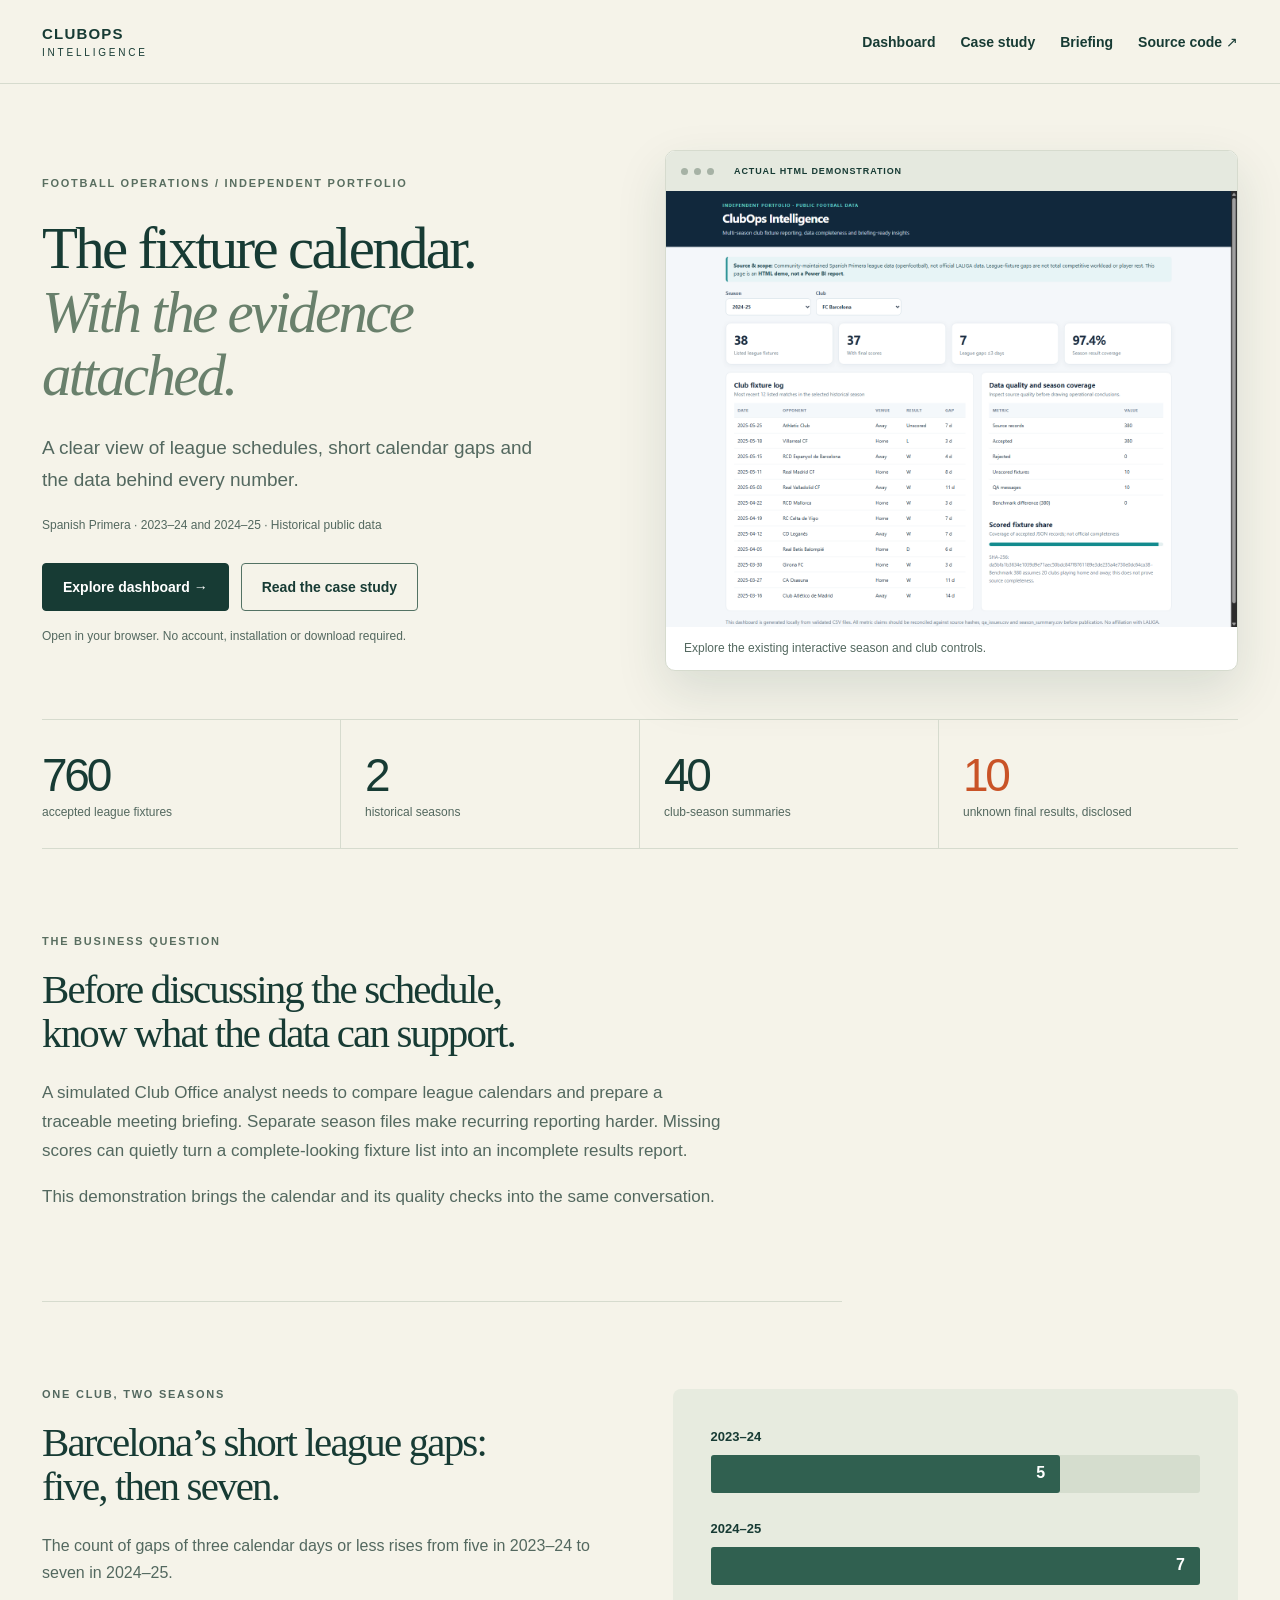
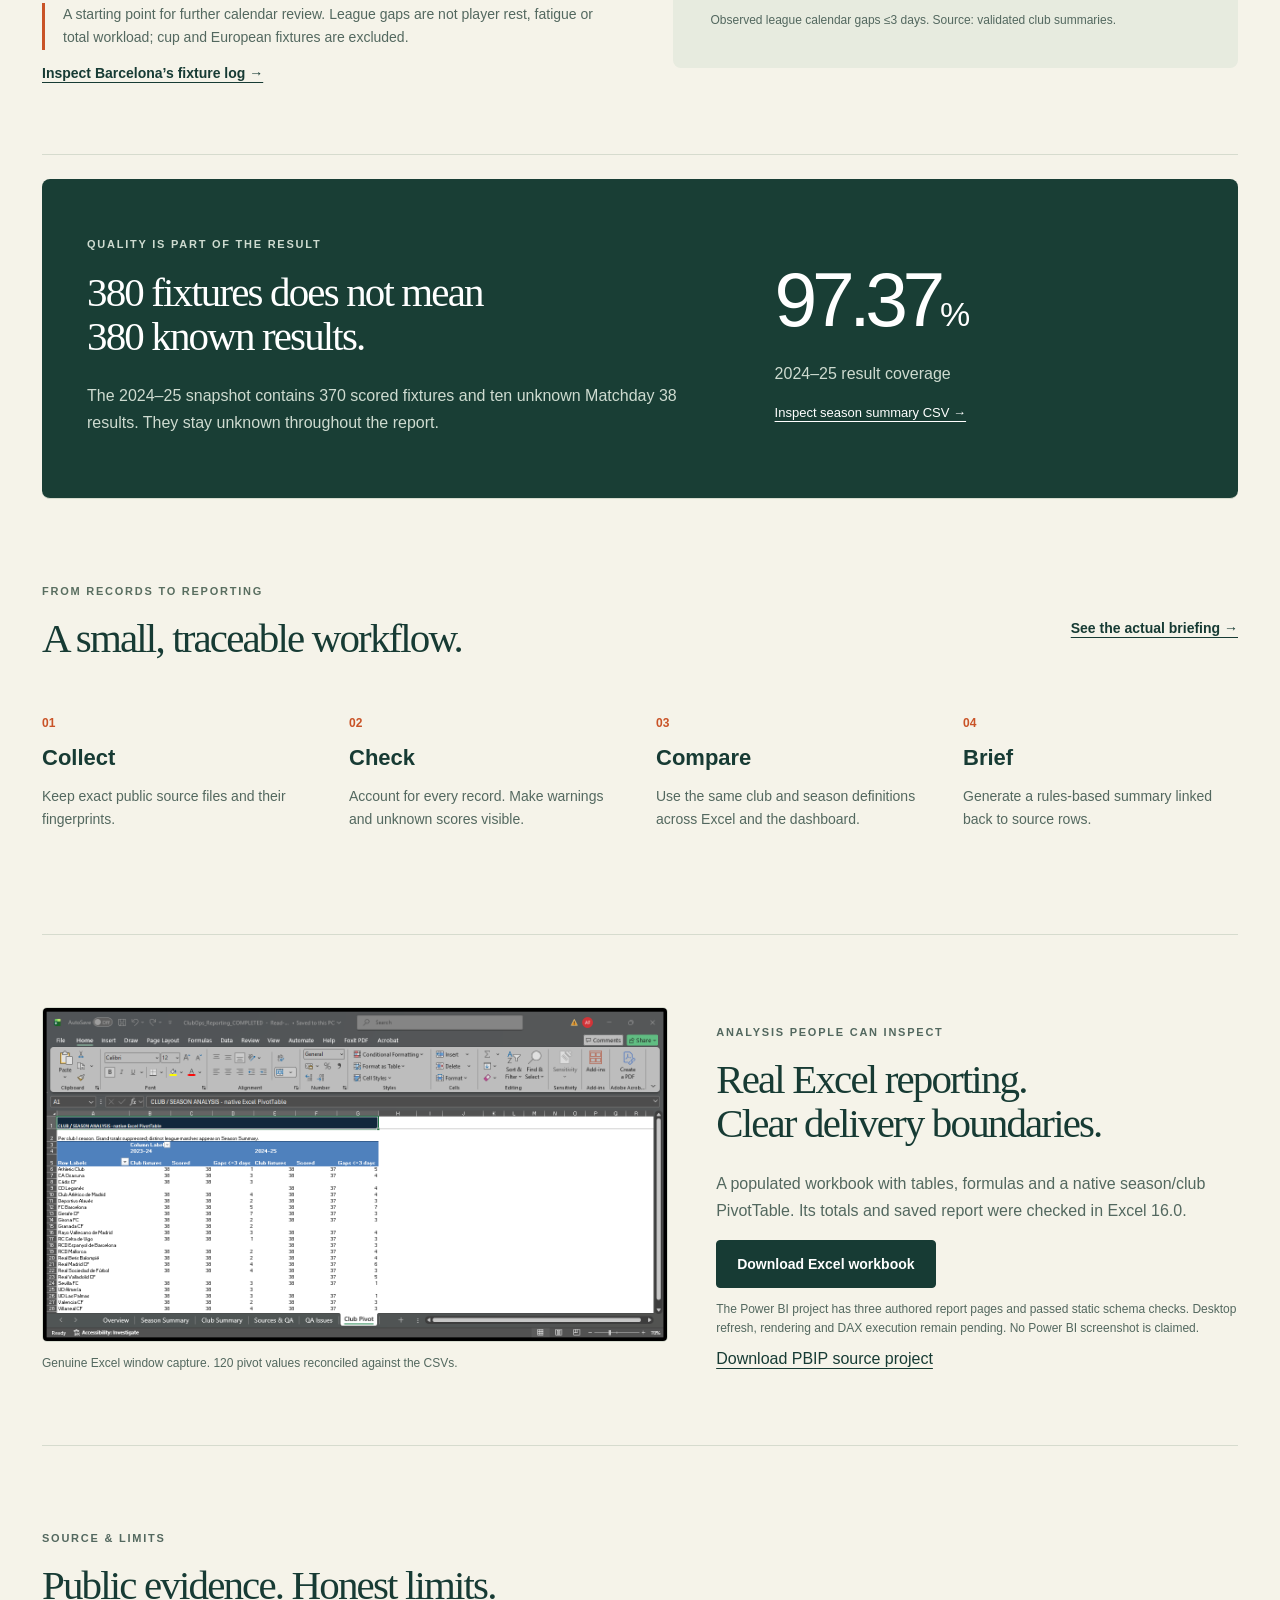
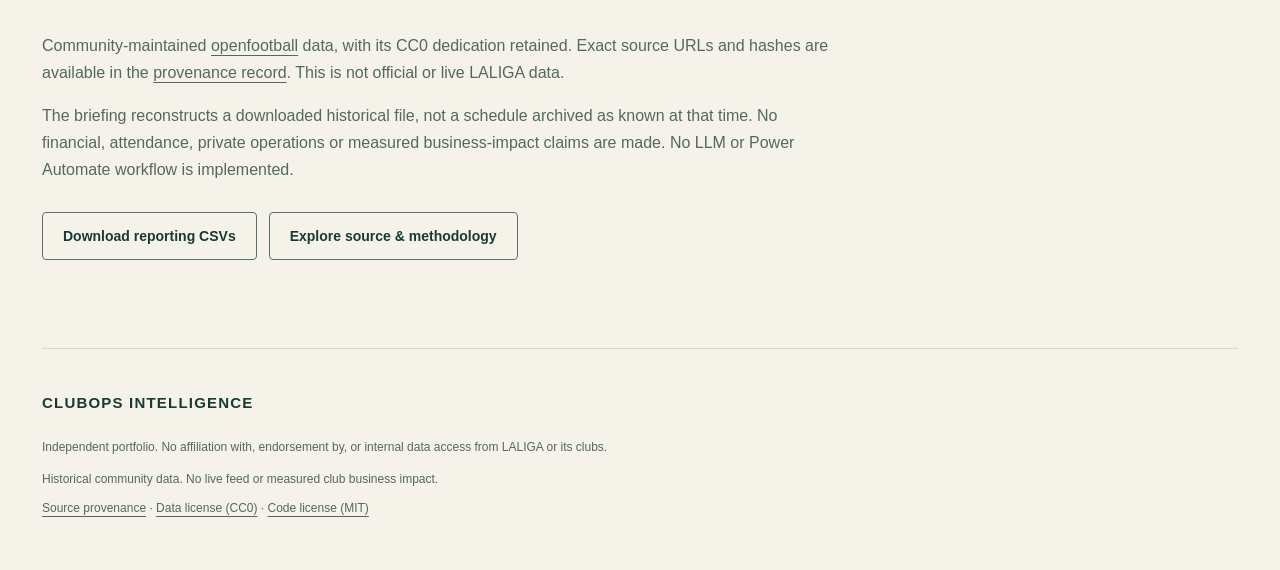
==== site/index.html @ a0891cb8 "Host curated portfolio and verified dashboard through GitHub Pages" ====
<!doctype html>
<html lang="en"><head><meta charset="utf-8"><meta name="viewport" content="width=device-width,initial-scale=1">
<meta name="description" content="Explore historical Spanish football fixtures, native Excel analysis and transparent source quality. Independent portfolio, no LALIGA affiliation.">
<title>ClubOps Intelligence | The calendar, with the evidence attached</title>
<link rel="icon" href="data:,"><link rel="stylesheet" href="assets/site.css"></head>
<body><a class="skip" href="#main">Skip to content</a>
<header class="nav"><a class="brand" href="index.html">CLUBOPS <span>INTELLIGENCE</span></a>
<nav aria-label="Main navigation"><a href="dashboard/">Dashboard</a><a href="case-study.html">Case study</a><a href="briefing.html">Briefing</a><a href="https://github.com/MRTRauf/clubops-intelligence-public">Source code ↗</a></nav></header>
<main id="main">
<section class="hero"><div><p class="eyebrow">FOOTBALL OPERATIONS / INDEPENDENT PORTFOLIO</p>
<h1>The fixture calendar.<br><em>With the evidence attached.</em></h1>
<p class="lede">A clear view of league schedules, short calendar gaps and the data behind every number.</p>
<p class="scope">Spanish Primera · 2023–24 and 2024–25 · Historical public data</p>
<div class="actions"><a class="button primary" href="dashboard/?season=2024-25&amp;club=FC+Barcelona">Explore dashboard →</a><a class="button" href="case-study.html">Read the case study</a></div>
<p class="quiet">Open in your browser. No account, installation or download required.</p></div>
<figure class="hero-image"><div class="windowbar"><span></span><span></span><span></span> ACTUAL HTML DEMONSTRATION</div>
<a href="dashboard/?season=2024-25&amp;club=FC+Barcelona"><img src="assets/HTML_2024-25.png" alt="Actual Barcelona dashboard: 38 fixtures, 37 scored matches and seven short gaps" width="1440" height="1100"></a>
<figcaption>Explore the existing interactive season and club controls.</figcaption></figure></section>
<section class="stats" aria-label="Verified project coverage"><div><strong>760</strong><span>accepted league fixtures</span></div><div><strong>2</strong><span>historical seasons</span></div><div><strong>40</strong><span>club-season summaries</span></div><div class="warning"><strong>10</strong><span>unknown final results, disclosed</span></div></section>
<section class="section intro"><p class="eyebrow">THE BUSINESS QUESTION</p><h2>Before discussing the schedule,<br>know what the data can support.</h2>
<p>A simulated Club Office analyst needs to compare league calendars and prepare a traceable meeting briefing. Separate season files make recurring reporting harder. Missing scores can quietly turn a complete-looking fixture list into an incomplete results report.</p><p>This demonstration brings the calendar and its quality checks into the same conversation.</p></section>
<section class="section split"><div><p class="eyebrow">ONE CLUB, TWO SEASONS</p><h2>Barcelona’s short league gaps:<br>five, then seven.</h2><p>The count of gaps of three calendar days or less rises from five in 2023–24 to seven in 2024–25.</p><p class="caution">A starting point for further calendar review. League gaps are not player rest, fatigue or total workload; cup and European fixtures are excluded.</p><a class="textlink" href="dashboard/?season=2024-25&amp;club=FC+Barcelona">Inspect Barcelona’s fixture log →</a></div>
<figure class="comparison" aria-label="Barcelona short league gaps: five in 2023-24 and seven in 2024-25"><div><span>2023–24</span><div class="track"><div style="width:71.43%">5</div></div></div><div><span>2024–25</span><div class="track"><div style="width:100%">7</div></div></div><figcaption>Observed league calendar gaps ≤3 days. Source: validated club summaries.</figcaption></figure></section>
<section class="section quality"><div><p class="eyebrow">QUALITY IS PART OF THE RESULT</p><h2>380 fixtures does not mean<br>380 known results.</h2><p>The 2024–25 snapshot contains 370 scored fixtures and ten unknown Matchday 38 results. They stay unknown throughout the report.</p></div><div><strong class="quality-number">97.37<span>%</span></strong><p>2024–25 result coverage</p><a href="data/season_summary.csv">Inspect season summary CSV →</a></div></section>
<section class="section"><div class="section-heading"><div><p class="eyebrow">FROM RECORDS TO REPORTING</p><h2>A small, traceable workflow.</h2></div><a class="textlink" href="briefing.html">See the actual briefing →</a></div>
<ol class="steps"><li><span>01</span><h3>Collect</h3><p>Keep exact public source files and their fingerprints.</p></li><li><span>02</span><h3>Check</h3><p>Account for every record. Make warnings and unknown scores visible.</p></li><li><span>03</span><h3>Compare</h3><p>Use the same club and season definitions across Excel and the dashboard.</p></li><li><span>04</span><h3>Brief</h3><p>Generate a rules-based summary linked back to source rows.</p></li></ol></section>
<section class="section split excel"><figure><img src="assets/Excel_Club_Pivot.png" alt="Actual native Excel PivotTable comparing club fixtures, scored matches and short gaps across two seasons" width="1382" height="736" loading="lazy"><figcaption>Genuine Excel window capture. 120 pivot values reconciled against the CSVs.</figcaption></figure><div><p class="eyebrow">ANALYSIS PEOPLE CAN INSPECT</p><h2>Real Excel reporting.<br>Clear delivery boundaries.</h2><p>A populated workbook with tables, formulas and a native season/club PivotTable. Its totals and saved report were checked in Excel 16.0.</p><a class="button primary" href="downloads/ClubOps_Reporting.xlsx" download>Download Excel workbook</a><p class="quiet">The Power BI project has three authored report pages and passed static schema checks. Desktop refresh, rendering and DAX execution remain pending. No Power BI screenshot is claimed.</p><a href="downloads/ClubOps-PowerBI-Project.zip" download>Download PBIP source project</a></div></section>
<section class="section provenance"><p class="eyebrow">SOURCE &amp; LIMITS</p><h2>Public evidence. Honest limits.</h2><p>Community-maintained <a href="https://github.com/openfootball/football.json">openfootball</a> data, with its CC0 dedication retained. Exact source URLs and hashes are available in the <a href="data/provenance.json">provenance record</a>. This is not official or live LALIGA data.</p><p>The briefing reconstructs a downloaded historical file, not a schedule archived as known at that time. No financial, attendance, private operations or measured business-impact claims are made. No LLM or Power Automate workflow is implemented.</p><div class="actions"><a class="button" href="downloads/ClubOps-Reporting-Data.zip" download>Download reporting CSVs</a><a class="button" href="https://github.com/MRTRauf/clubops-intelligence-public">Explore source &amp; methodology</a></div></section>
</main><footer><a class="brand" href="index.html">CLUBOPS INTELLIGENCE</a><p>Independent portfolio. No affiliation with, endorsement by, or internal data access from LALIGA or its clubs.</p><p>Historical community data. No live feed or measured club business impact.</p><a href="data/provenance.json">Source provenance</a> · <a href="data/LICENSE.md">Data license (CC0)</a> · <a href="https://github.com/MRTRauf/clubops-intelligence-public/blob/main/LICENSE">Code license (MIT)</a></footer></body></html>
---- site/assets/site.css ----
:root{font-family:Segoe UI,Arial,sans-serif;color:#173b34;background:#f5f3e9;font-synthesis:none;--ink:#173b34;--muted:#53685f;--line:#d6dbce;--orange:#c95327}*{box-sizing:border-box}body{margin:0}a{color:inherit;text-underline-offset:4px}a:hover{text-decoration-thickness:2px}a:focus-visible{outline:3px solid var(--orange);outline-offset:5px}img{max-width:100%;height:auto;display:block}figure{margin:0;min-width:0}p{line-height:1.7}h1,h2{font-family:Georgia,serif;font-weight:400;letter-spacing:-.045em;line-height:1.08}h1{font-size:clamp(42px,4.6vw,70px);margin:24px 0}h1 em{font-weight:400;color:#69806c}h2{font-size:clamp(32px,3.2vw,46px);margin:16px 0 24px}h3{font-size:22px;margin:14px 0}main{max-width:1280px;margin:auto;padding:0 42px}.nav{max-width:1440px;margin:auto;display:flex;justify-content:space-between;align-items:center;padding:25px 42px;border-bottom:1px solid var(--line);gap:24px}.brand{text-decoration:none;font-weight:800;font-size:15px;letter-spacing:.08em}.brand span{font-weight:400;display:block;font-size:10px;letter-spacing:.28em;margin-top:5px}nav{display:flex;gap:25px;flex-wrap:wrap}nav a{text-decoration:none;font-size:14px;font-weight:600}.hero{padding:66px 0 48px;display:grid;grid-template-columns:1fr 1fr;gap:50px;align-items:center}.eyebrow{font-size:11px;letter-spacing:.16em;font-weight:750;color:#596e60}.lede{font-size:19px;max-width:500px;color:var(--muted)}.scope,.quiet,figcaption{font-size:12px;color:var(--muted);line-height:1.6}.actions{display:flex;gap:12px;flex-wrap:wrap;margin:28px 0 16px}.button{display:inline-flex;align-items:center;justify-content:center;min-height:48px;padding:13px 20px;border:1px solid #537264;border-radius:4px;text-decoration:none;font-size:14px;font-weight:600}.primary{background:var(--ink);color:#fff;border-color:var(--ink)}.hero-image{background:#fff;box-shadow:0 20px 50px #183d3420;border:1px solid var(--line);border-radius:10px;overflow:hidden}.hero-image img{width:100%}.hero-image figcaption{padding:12px 18px}.windowbar{background:#e5e9df;font-size:9px;font-weight:700;letter-spacing:.1em;padding:15px;display:flex;gap:6px;align-items:center}.windowbar span{width:7px;height:7px;border-radius:50%;background:#a6b2a5}.windowbar span:last-of-type{margin-right:14px}.stats{display:grid;grid-template-columns:repeat(4,1fr);border-top:1px solid var(--line);border-bottom:1px solid var(--line)}.stats>div{padding:28px 24px;border-right:1px solid var(--line)}.stats>div:first-child{padding-left:0}.stats>div:last-child{border:0}.stats strong{display:block;font-size:46px;font-weight:500;letter-spacing:-.07em}.stats span{font-size:12px;color:var(--muted)}.stats .warning strong{color:var(--orange)}.section{padding:72px 0;border-bottom:1px solid var(--line)}.intro{max-width:800px}.intro>p:not(.eyebrow){max-width:680px;font-size:17px;color:var(--muted)}.split{display:grid;grid-template-columns:1fr 1fr;gap:65px;align-items:center}.split p{color:var(--muted)}.caution{border-left:3px solid var(--orange);padding-left:18px;font-size:14px}.textlink{font-size:14px;font-weight:650}.comparison{background:#e7ebdf;padding:38px;border-radius:8px}.comparison>div{margin:0 0 26px}.comparison span{font-size:13px;font-weight:650}.track{background:#d5ddce;margin-top:10px;height:38px;border-radius:3px}.track>div{background:#306050;color:#fff;text-align:right;padding:9px 15px;height:38px;border-radius:3px;font-weight:700}.quality{display:grid;grid-template-columns:1.5fr 1fr;gap:60px;padding:45px;background:#193e35;color:#fff;border-radius:8px;margin-top:24px}.quality .eyebrow,.quality p{color:#cedbd0}.quality-number{font-size:clamp(55px,6vw,84px);font-weight:400;letter-spacing:-.07em}.quality-number span{font-size:34px}.quality>div:last-child{align-self:center}.quality a{font-size:13px}.section-heading{display:flex;justify-content:space-between;align-items:center;gap:24px}.steps{list-style:none;display:grid;grid-template-columns:repeat(4,1fr);gap:32px;padding:12px 0 0}.steps li>span{font-size:12px;color:var(--orange);font-weight:700}.steps p{font-size:14px;color:var(--muted)}.excel{grid-template-columns:1.2fr 1fr;gap:48px}.excel img{border:1px solid var(--line);border-radius:5px}.excel figcaption{margin-top:12px}.provenance>p{max-width:800px;color:var(--muted)}footer{max-width:1280px;margin:auto;padding:45px 42px 55px;font-size:12px;color:var(--muted)}footer .brand{display:inline-block;margin-bottom:14px;color:var(--ink)}footer p{max-width:760px}.skip{position:absolute;left:16px;top:-100px;background:white;padding:16px;z-index:10}.skip:focus{top:10px}.article{max-width:900px;padding-top:50px;padding-bottom:50px}.article h1{font-size:48px}.article h2{font-size:30px;margin-top:40px}.article p{font-size:16px;overflow-wrap:anywhere}.article code{font-size:12px;background:#e7ebdf;padding:2px 4px}.article>a{font-size:13px}
@media(max-width:900px){.hero{gap:28px}.nav{padding:22px 26px}main{padding:0 26px}.split,.excel{gap:30px}.stats strong{font-size:38px}.stats>div{padding:23px 15px}.steps{gap:20px}}
@media(max-width:650px){.nav{align-items:flex-start;flex-direction:column;gap:18px;padding:20px}.nav nav{gap:16px}.nav nav a{font-size:13px}main{padding:0 20px}.hero,.split,.excel,.quality{grid-template-columns:1fr}.hero{padding:34px 0;gap:28px}.hero h1{font-size:44px}.hero-image{max-width:500px}.stats{grid-template-columns:1fr 1fr}.stats>div{padding:20px 16px!important;border-bottom:1px solid var(--line)}.stats>div:nth-child(2){border-right:0}.section{padding:44px 0}.quality{padding:28px;margin-top:16px;gap:14px}.quality h2{font-size:33px}.quality-number{font-size:65px}.section-heading{align-items:flex-start;flex-direction:column}.steps{grid-template-columns:1fr 1fr;gap:20px}.comparison{padding:26px}.excel{gap:28px}footer{padding:35px 20px}.article h1{font-size:36px}.actions .button{width:100%}}
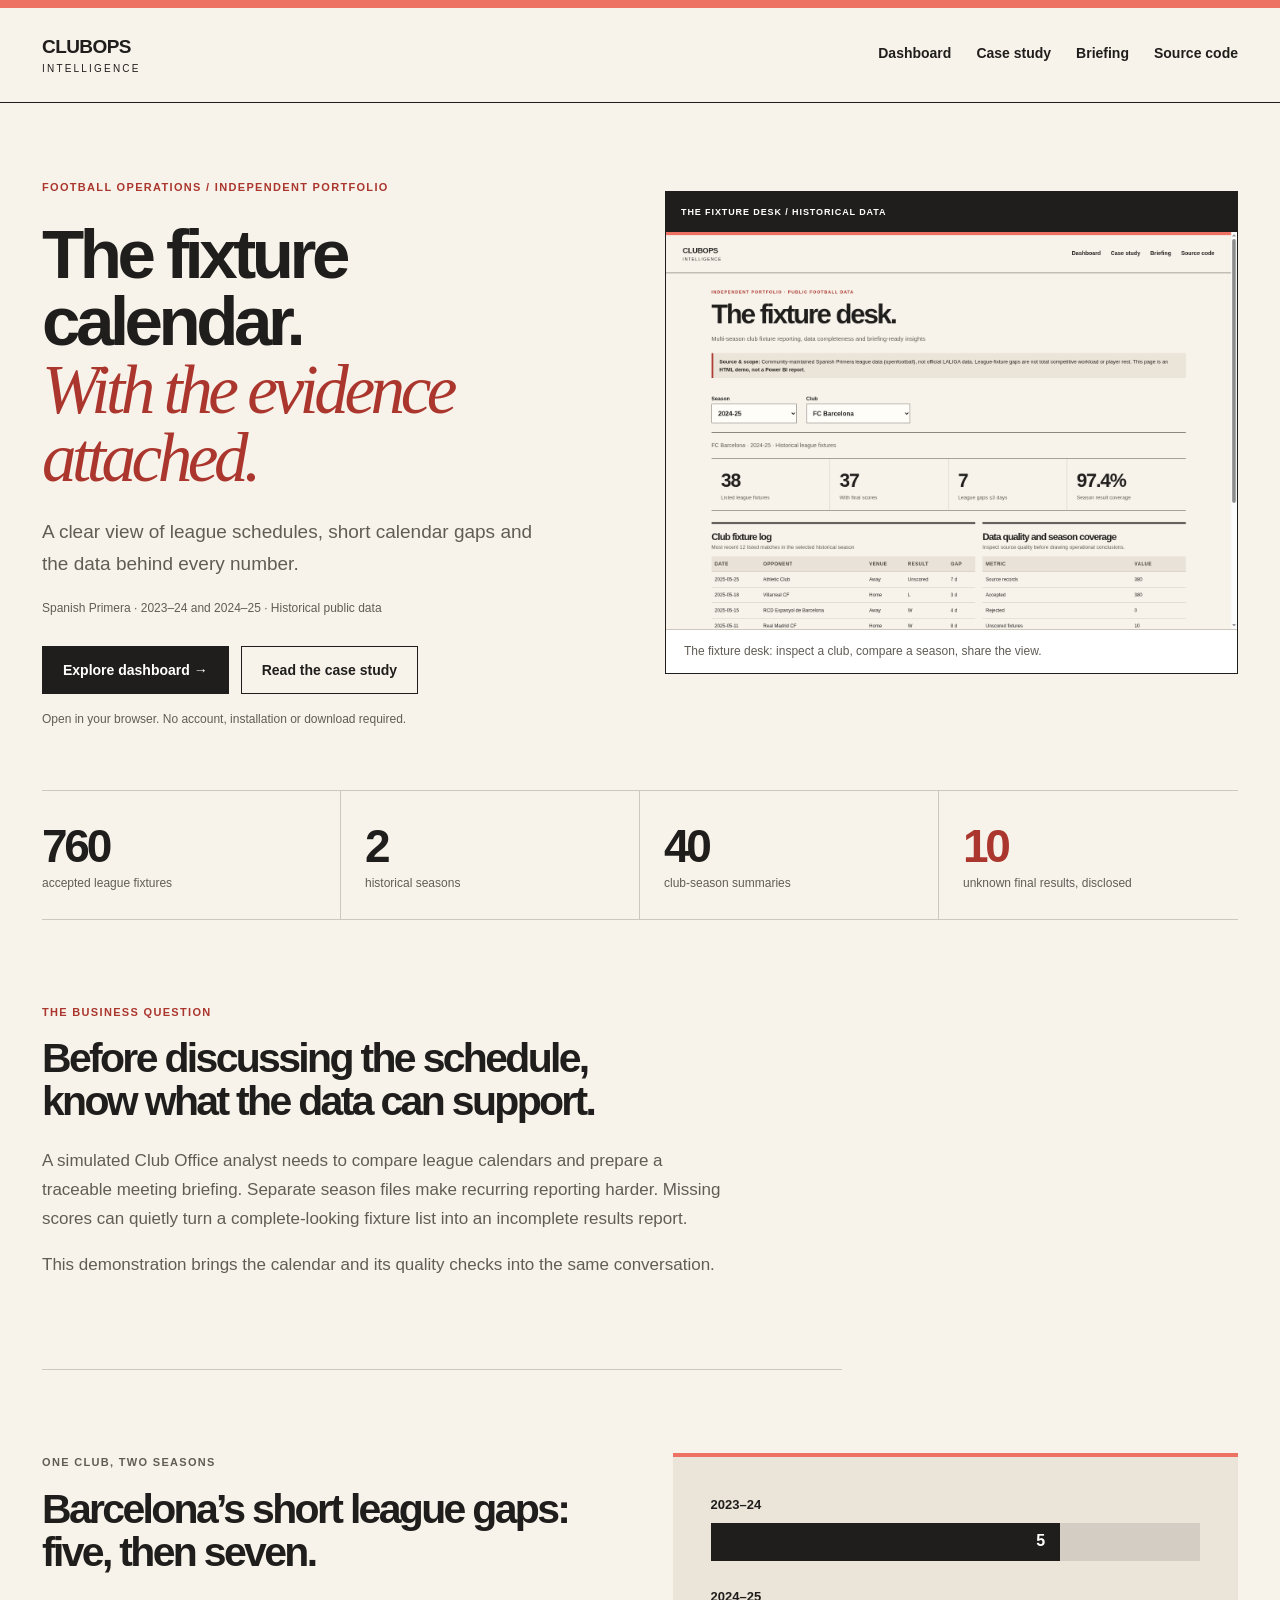
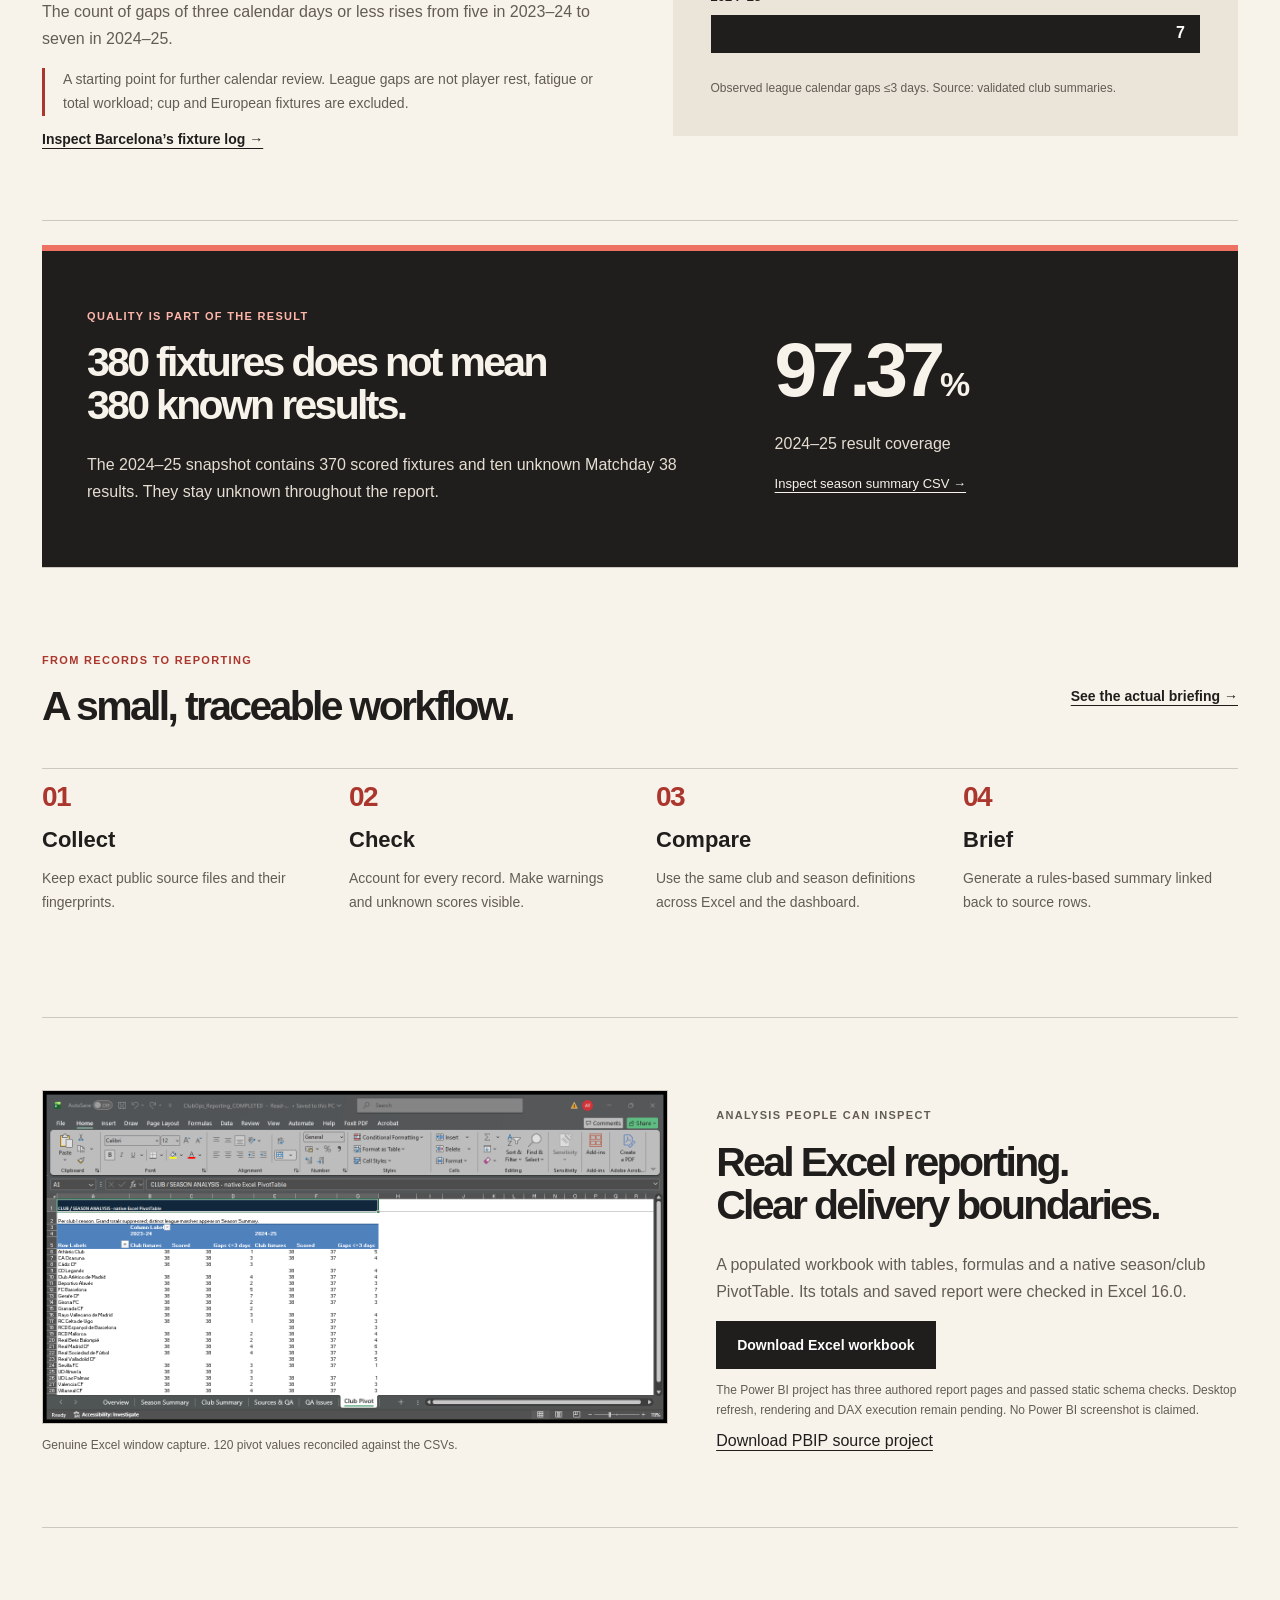
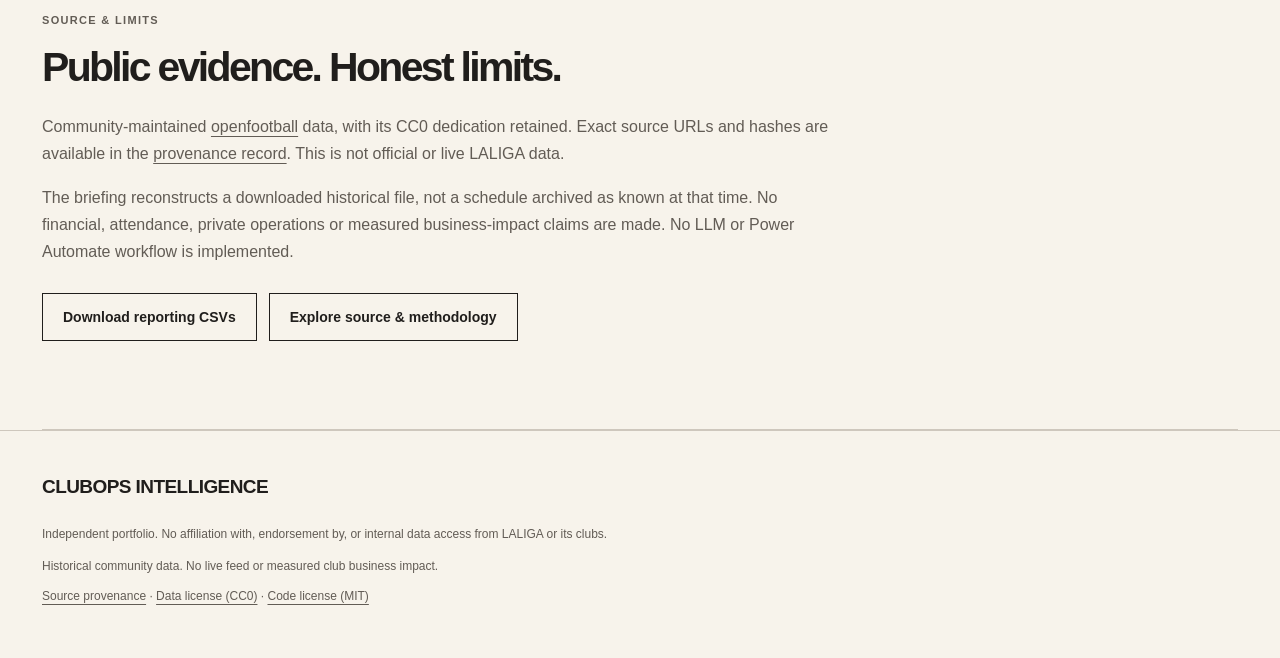
==== commit a64f5814: "Fix website rendering and unify editorial dashboard design" ====
--- a/site/index.html
+++ b/site/index.html
@@ -5,7 +5,7 @@
 <link rel="icon" href="data:,"><link rel="stylesheet" href="assets/site.css"></head>
 <body><a class="skip" href="#main">Skip to content</a>
 <header class="nav"><a class="brand" href="index.html">CLUBOPS <span>INTELLIGENCE</span></a>
-<nav aria-label="Main navigation"><a href="dashboard/">Dashboard</a><a href="case-study.html">Case study</a><a href="briefing.html">Briefing</a><a href="https://github.com/MRTRauf/clubops-intelligence-public">Source code ↗</a></nav></header>
+<nav aria-label="Main navigation"><a href="dashboard/">Dashboard</a><a href="case-study.html">Case study</a><a href="briefing.html">Briefing</a><a href="https://github.com/MRTRauf/clubops-intelligence-public">Source code</a></nav></header>
 <main id="main">
 <section class="hero"><div><p class="eyebrow">FOOTBALL OPERATIONS / INDEPENDENT PORTFOLIO</p>
 <h1>The fixture calendar.<br><em>With the evidence attached.</em></h1>
@@ -13,9 +13,9 @@
 <p class="scope">Spanish Primera · 2023–24 and 2024–25 · Historical public data</p>
 <div class="actions"><a class="button primary" href="dashboard/?season=2024-25&amp;club=FC+Barcelona">Explore dashboard →</a><a class="button" href="case-study.html">Read the case study</a></div>
 <p class="quiet">Open in your browser. No account, installation or download required.</p></div>
-<figure class="hero-image"><div class="windowbar"><span></span><span></span><span></span> ACTUAL HTML DEMONSTRATION</div>
-<a href="dashboard/?season=2024-25&amp;club=FC+Barcelona"><img src="assets/HTML_2024-25.png" alt="Actual Barcelona dashboard: 38 fixtures, 37 scored matches and seven short gaps" width="1440" height="1100"></a>
-<figcaption>Explore the existing interactive season and club controls.</figcaption></figure></section>
+<figure class="hero-image"><div class="windowbar"><span></span><span></span><span></span> THE FIXTURE DESK / HISTORICAL DATA</div>
+<a href="dashboard/?season=2024-25&amp;club=FC+Barcelona"><img src="assets/Fixture_Desk.png" alt="Actual Barcelona dashboard: 38 fixtures, 37 scored matches and seven short gaps" width="1440" height="1100"></a>
+<figcaption>The fixture desk: inspect a club, compare a season, share the view.</figcaption></figure></section>
 <section class="stats" aria-label="Verified project coverage"><div><strong>760</strong><span>accepted league fixtures</span></div><div><strong>2</strong><span>historical seasons</span></div><div><strong>40</strong><span>club-season summaries</span></div><div class="warning"><strong>10</strong><span>unknown final results, disclosed</span></div></section>
 <section class="section intro"><p class="eyebrow">THE BUSINESS QUESTION</p><h2>Before discussing the schedule,<br>know what the data can support.</h2>
 <p>A simulated Club Office analyst needs to compare league calendars and prepare a traceable meeting briefing. Separate season files make recurring reporting harder. Missing scores can quietly turn a complete-looking fixture list into an incomplete results report.</p><p>This demonstration brings the calendar and its quality checks into the same conversation.</p></section>
--- a/site/assets/site.css
+++ b/site/assets/site.css
@@ -1,3 +1,10 @@
 :root{font-family:Segoe UI,Arial,sans-serif;color:#173b34;background:#f5f3e9;font-synthesis:none;--ink:#173b34;--muted:#53685f;--line:#d6dbce;--orange:#c95327}*{box-sizing:border-box}body{margin:0}a{color:inherit;text-underline-offset:4px}a:hover{text-decoration-thickness:2px}a:focus-visible{outline:3px solid var(--orange);outline-offset:5px}img{max-width:100%;height:auto;display:block}figure{margin:0;min-width:0}p{line-height:1.7}h1,h2{font-family:Georgia,serif;font-weight:400;letter-spacing:-.045em;line-height:1.08}h1{font-size:clamp(42px,4.6vw,70px);margin:24px 0}h1 em{font-weight:400;color:#69806c}h2{font-size:clamp(32px,3.2vw,46px);margin:16px 0 24px}h3{font-size:22px;margin:14px 0}main{max-width:1280px;margin:auto;padding:0 42px}.nav{max-width:1440px;margin:auto;display:flex;justify-content:space-between;align-items:center;padding:25px 42px;border-bottom:1px solid var(--line);gap:24px}.brand{text-decoration:none;font-weight:800;font-size:15px;letter-spacing:.08em}.brand span{font-weight:400;display:block;font-size:10px;letter-spacing:.28em;margin-top:5px}nav{display:flex;gap:25px;flex-wrap:wrap}nav a{text-decoration:none;font-size:14px;font-weight:600}.hero{padding:66px 0 48px;display:grid;grid-template-columns:1fr 1fr;gap:50px;align-items:center}.eyebrow{font-size:11px;letter-spacing:.16em;font-weight:750;color:#596e60}.lede{font-size:19px;max-width:500px;color:var(--muted)}.scope,.quiet,figcaption{font-size:12px;color:var(--muted);line-height:1.6}.actions{display:flex;gap:12px;flex-wrap:wrap;margin:28px 0 16px}.button{display:inline-flex;align-items:center;justify-content:center;min-height:48px;padding:13px 20px;border:1px solid #537264;border-radius:4px;text-decoration:none;font-size:14px;font-weight:600}.primary{background:var(--ink);color:#fff;border-color:var(--ink)}.hero-image{background:#fff;box-shadow:0 20px 50px #183d3420;border:1px solid var(--line);border-radius:10px;overflow:hidden}.hero-image img{width:100%}.hero-image figcaption{padding:12px 18px}.windowbar{background:#e5e9df;font-size:9px;font-weight:700;letter-spacing:.1em;padding:15px;display:flex;gap:6px;align-items:center}.windowbar span{width:7px;height:7px;border-radius:50%;background:#a6b2a5}.windowbar span:last-of-type{margin-right:14px}.stats{display:grid;grid-template-columns:repeat(4,1fr);border-top:1px solid var(--line);border-bottom:1px solid var(--line)}.stats>div{padding:28px 24px;border-right:1px solid var(--line)}.stats>div:first-child{padding-left:0}.stats>div:last-child{border:0}.stats strong{display:block;font-size:46px;font-weight:500;letter-spacing:-.07em}.stats span{font-size:12px;color:var(--muted)}.stats .warning strong{color:var(--orange)}.section{padding:72px 0;border-bottom:1px solid var(--line)}.intro{max-width:800px}.intro>p:not(.eyebrow){max-width:680px;font-size:17px;color:var(--muted)}.split{display:grid;grid-template-columns:1fr 1fr;gap:65px;align-items:center}.split p{color:var(--muted)}.caution{border-left:3px solid var(--orange);padding-left:18px;font-size:14px}.textlink{font-size:14px;font-weight:650}.comparison{background:#e7ebdf;padding:38px;border-radius:8px}.comparison>div{margin:0 0 26px}.comparison span{font-size:13px;font-weight:650}.track{background:#d5ddce;margin-top:10px;height:38px;border-radius:3px}.track>div{background:#306050;color:#fff;text-align:right;padding:9px 15px;height:38px;border-radius:3px;font-weight:700}.quality{display:grid;grid-template-columns:1.5fr 1fr;gap:60px;padding:45px;background:#193e35;color:#fff;border-radius:8px;margin-top:24px}.quality .eyebrow,.quality p{color:#cedbd0}.quality-number{font-size:clamp(55px,6vw,84px);font-weight:400;letter-spacing:-.07em}.quality-number span{font-size:34px}.quality>div:last-child{align-self:center}.quality a{font-size:13px}.section-heading{display:flex;justify-content:space-between;align-items:center;gap:24px}.steps{list-style:none;display:grid;grid-template-columns:repeat(4,1fr);gap:32px;padding:12px 0 0}.steps li>span{font-size:12px;color:var(--orange);font-weight:700}.steps p{font-size:14px;color:var(--muted)}.excel{grid-template-columns:1.2fr 1fr;gap:48px}.excel img{border:1px solid var(--line);border-radius:5px}.excel figcaption{margin-top:12px}.provenance>p{max-width:800px;color:var(--muted)}footer{max-width:1280px;margin:auto;padding:45px 42px 55px;font-size:12px;color:var(--muted)}footer .brand{display:inline-block;margin-bottom:14px;color:var(--ink)}footer p{max-width:760px}.skip{position:absolute;left:16px;top:-100px;background:white;padding:16px;z-index:10}.skip:focus{top:10px}.article{max-width:900px;padding-top:50px;padding-bottom:50px}.article h1{font-size:48px}.article h2{font-size:30px;margin-top:40px}.article p{font-size:16px;overflow-wrap:anywhere}.article code{font-size:12px;background:#e7ebdf;padding:2px 4px}.article>a{font-size:13px}
 @media(max-width:900px){.hero{gap:28px}.nav{padding:22px 26px}main{padding:0 26px}.split,.excel{gap:30px}.stats strong{font-size:38px}.stats>div{padding:23px 15px}.steps{gap:20px}}
 @media(max-width:650px){.nav{align-items:flex-start;flex-direction:column;gap:18px;padding:20px}.nav nav{gap:16px}.nav nav a{font-size:13px}main{padding:0 20px}.hero,.split,.excel,.quality{grid-template-columns:1fr}.hero{padding:34px 0;gap:28px}.hero h1{font-size:44px}.hero-image{max-width:500px}.stats{grid-template-columns:1fr 1fr}.stats>div{padding:20px 16px!important;border-bottom:1px solid var(--line)}.stats>div:nth-child(2){border-right:0}.section{padding:44px 0}.quality{padding:28px;margin-top:16px;gap:14px}.quality h2{font-size:33px}.quality-number{font-size:65px}.section-heading{align-items:flex-start;flex-direction:column}.steps{grid-template-columns:1fr 1fr;gap:20px}.comparison{padding:26px}.excel{gap:28px}footer{padding:35px 20px}.article h1{font-size:36px}.actions .button{width:100%}}
+
+/* Shared editorial system: paper, ink and a single coral accent. */
+:root{--ink:#201e1c;--muted:#625c55;--line:#cec7bd;--orange:#ab362d;color:var(--ink);background:#f7f3eb;font-family:Arial,Helvetica,sans-serif}
+body{color:var(--ink);background:#f7f3eb}h1,h2{font-family:Arial,Helvetica,sans-serif;font-weight:800;letter-spacing:-.065em}h1{line-height:.98}h1 em{color:var(--orange);font-family:Georgia,serif;font-weight:400}h2{line-height:1.05}.nav{border-top:8px solid #ed7264;border-bottom:1px solid var(--ink);max-width:1440px}.brand{letter-spacing:-.03em;font-size:19px}.brand span{letter-spacing:.22em}.nav nav a{padding:12px 0;min-height:44px}.eyebrow{color:var(--orange);letter-spacing:.12em}.hero{padding-top:64px;align-items:start}.hero h1{font-size:clamp(44px,5.4vw,78px)}.hero-image{box-shadow:none;border-radius:0;border:1px solid var(--ink);margin-top:24px}.windowbar{background:#201e1c;color:#fff;border-radius:0}.windowbar span{display:none}.hero-image figcaption{border-top:1px solid var(--line)}.button{border-radius:0;border-color:var(--ink);font-weight:700}.primary{background:var(--ink)}.button:hover{background:#ed7264;color:#201e1c}.stats strong{font-weight:800}.stats>div{border-color:var(--line)}.comparison{border-radius:0;background:#ebe4d9;border-top:4px solid #ed7264}.track{background:#d4cdc3;border-radius:0}.track>div{background:#201e1c;border-radius:0}.quality{border-radius:0;background:#201e1c;color:#f7f3eb;border-top:6px solid #ed7264}.quality .eyebrow{color:#ffb6aa}.quality p{color:#e5ddd2}.quality-number{font-weight:800}.excel img{border-radius:0}.steps{border-top:1px solid var(--line)}.steps li>span{font-size:28px;letter-spacing:-.06em}.article{max-width:960px}.article h1{max-width:800px;font-size:clamp(36px,5vw,64px)}.article h2{border-top:1px solid var(--line);padding-top:24px}.article li{line-height:1.75;margin-bottom:8px;overflow-wrap:anywhere}.article code{background:#e9e2d8;overflow-wrap:anywhere}.article ul{padding-left:22px}.article p{max-width:75ch}footer{border-top:1px solid var(--line)}a:focus-visible,select:focus-visible{outline:3px solid #ab362d;outline-offset:4px}
+.dashboard header:not(.nav){background:#f7f3eb;color:var(--ink);max-width:1280px;margin:auto;padding:42px 42px 24px}.dashboard header p{color:var(--muted);font-size:15px}.dashboard header h1{font-size:clamp(42px,5vw,68px);margin:16px 0}.dashboard .tag{color:var(--orange)}.dashboard main{max-width:1280px;padding:0 42px 48px}.dashboard .notice{background:#ebe4d9;color:var(--ink);border-left:4px solid #ab362d;border-radius:0}.dashboard .controls{padding:24px 0;margin:0;border-bottom:1px solid var(--ink);gap:24px}.dashboard .controls label{color:var(--ink);font-size:13px}.dashboard select{border:1px solid #625c55;border-radius:0;color:var(--ink);background:#fffdf8;min-height:48px;font-size:16px}.dashboard #selection{font-size:14px;color:var(--muted);margin:20px 0}.dashboard .cards{gap:0;border-top:1px solid var(--ink);border-bottom:1px solid var(--ink);margin-bottom:30px}.dashboard .card{border:0;border-right:1px solid var(--line);border-radius:0;box-shadow:none;background:transparent;padding:24px}.dashboard .card:last-child{border-right:0}.dashboard .card .kpi{font-size:48px;font-weight:800}.dashboard .card .label{color:var(--muted);font-size:13px}.dashboard section{border:0;border-top:4px solid #201e1c;border-radius:0;background:transparent;padding:20px 0;overflow-x:auto}.dashboard section h2{font-size:24px}.dashboard section p,.dashboard .foot{color:var(--muted);font-size:13px}.dashboard .foot{overflow-wrap:anywhere}.dashboard th{background:#e9e2d8;color:#49433d}.dashboard td,.dashboard th{border-bottom:1px solid var(--line);font-size:12px;padding:12px 8px}.dashboard .meter{border-radius:0;background:#ddd5c9}.dashboard .bar{background:#ab362d}.dashboard .nav{background:transparent;color:var(--ink)}
+@media(max-width:750px){.dashboard .nav{padding:20px}.dashboard header:not(.nav){padding:28px 20px 20px}.dashboard main{padding:0 20px 32px}.dashboard .controls label,.dashboard select{width:100%;min-width:0}.dashboard .controls{gap:16px}.dashboard .card{padding:16px 10px}.dashboard .card .kpi{font-size:36px}.dashboard .cards{grid-template-columns:repeat(2,minmax(0,1fr))}.dashboard .card:nth-child(2){border-right:0}.dashboard .card:nth-child(-n+2){border-bottom:1px solid var(--line)}.dashboard .grid{grid-template-columns:1fr}.dashboard td,.dashboard th{padding:10px 5px}}
+@media(prefers-reduced-motion:reduce){*{scroll-behavior:auto!important}}
